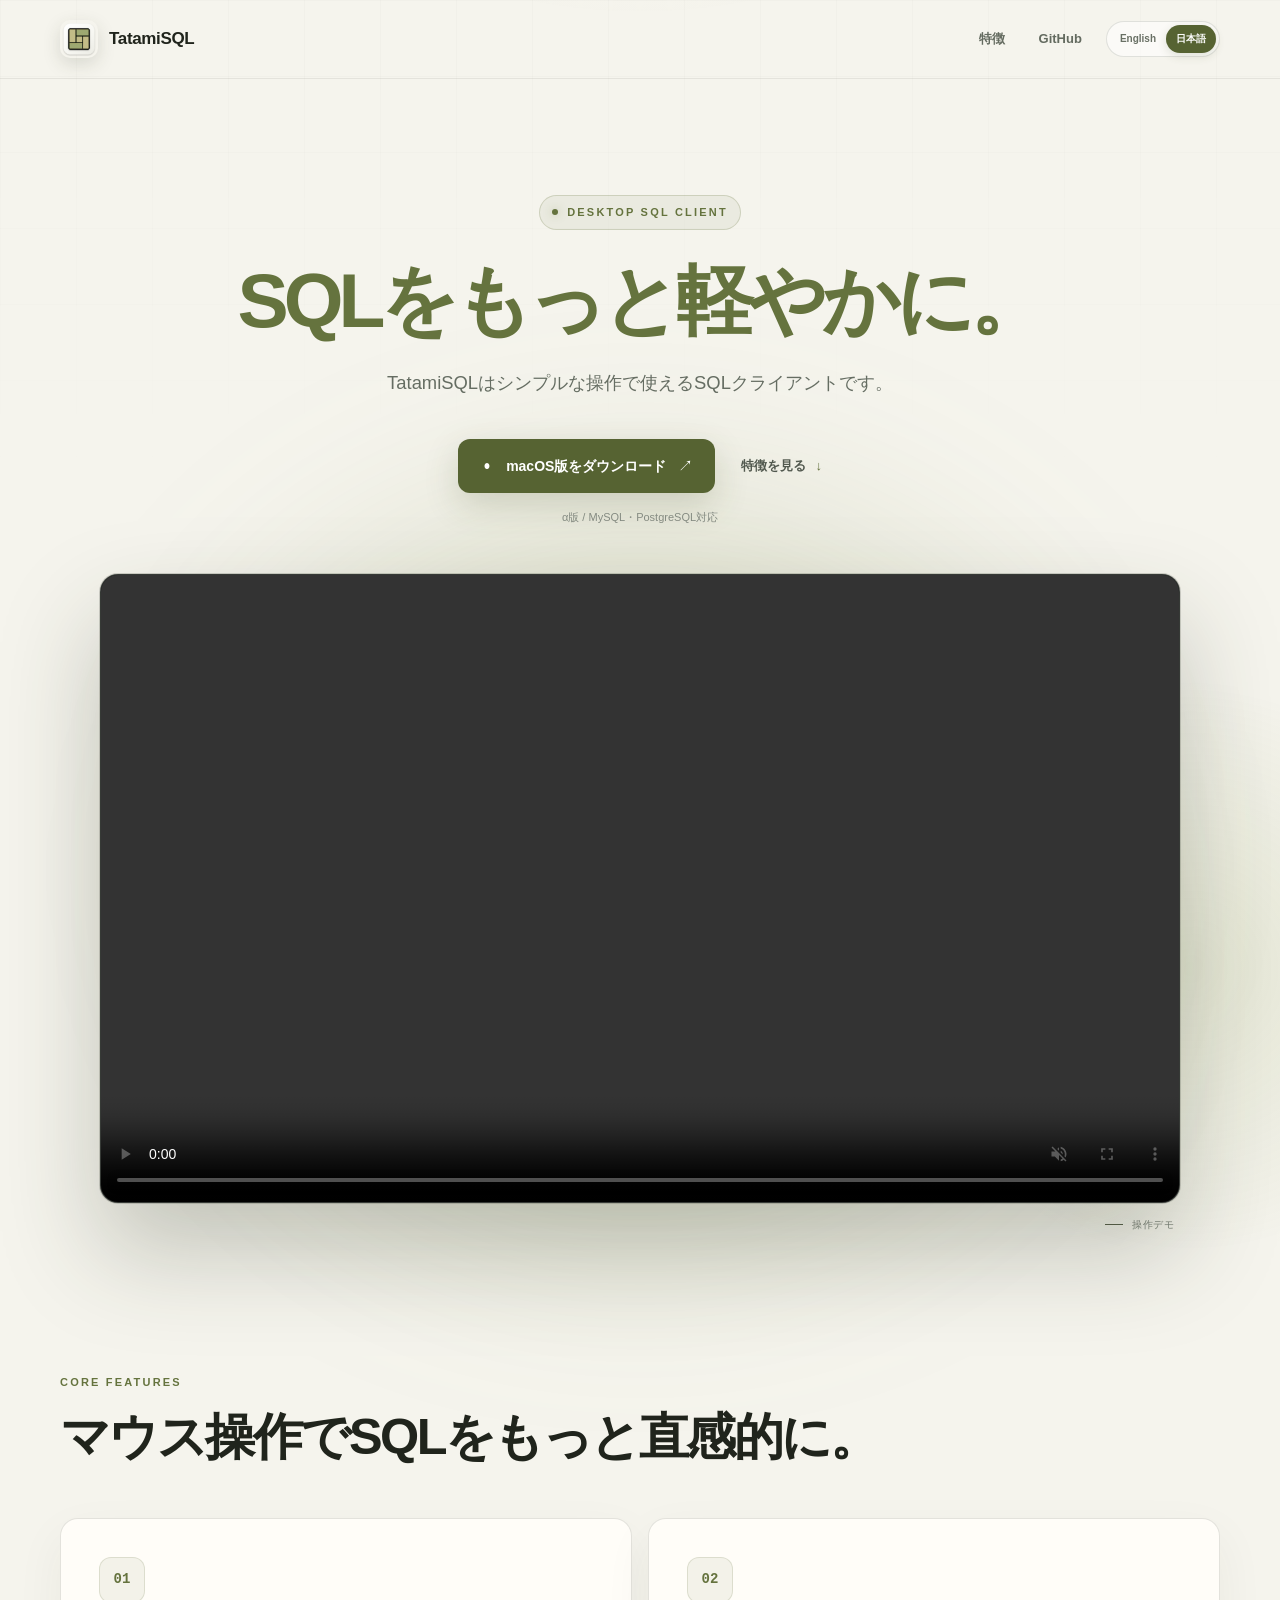
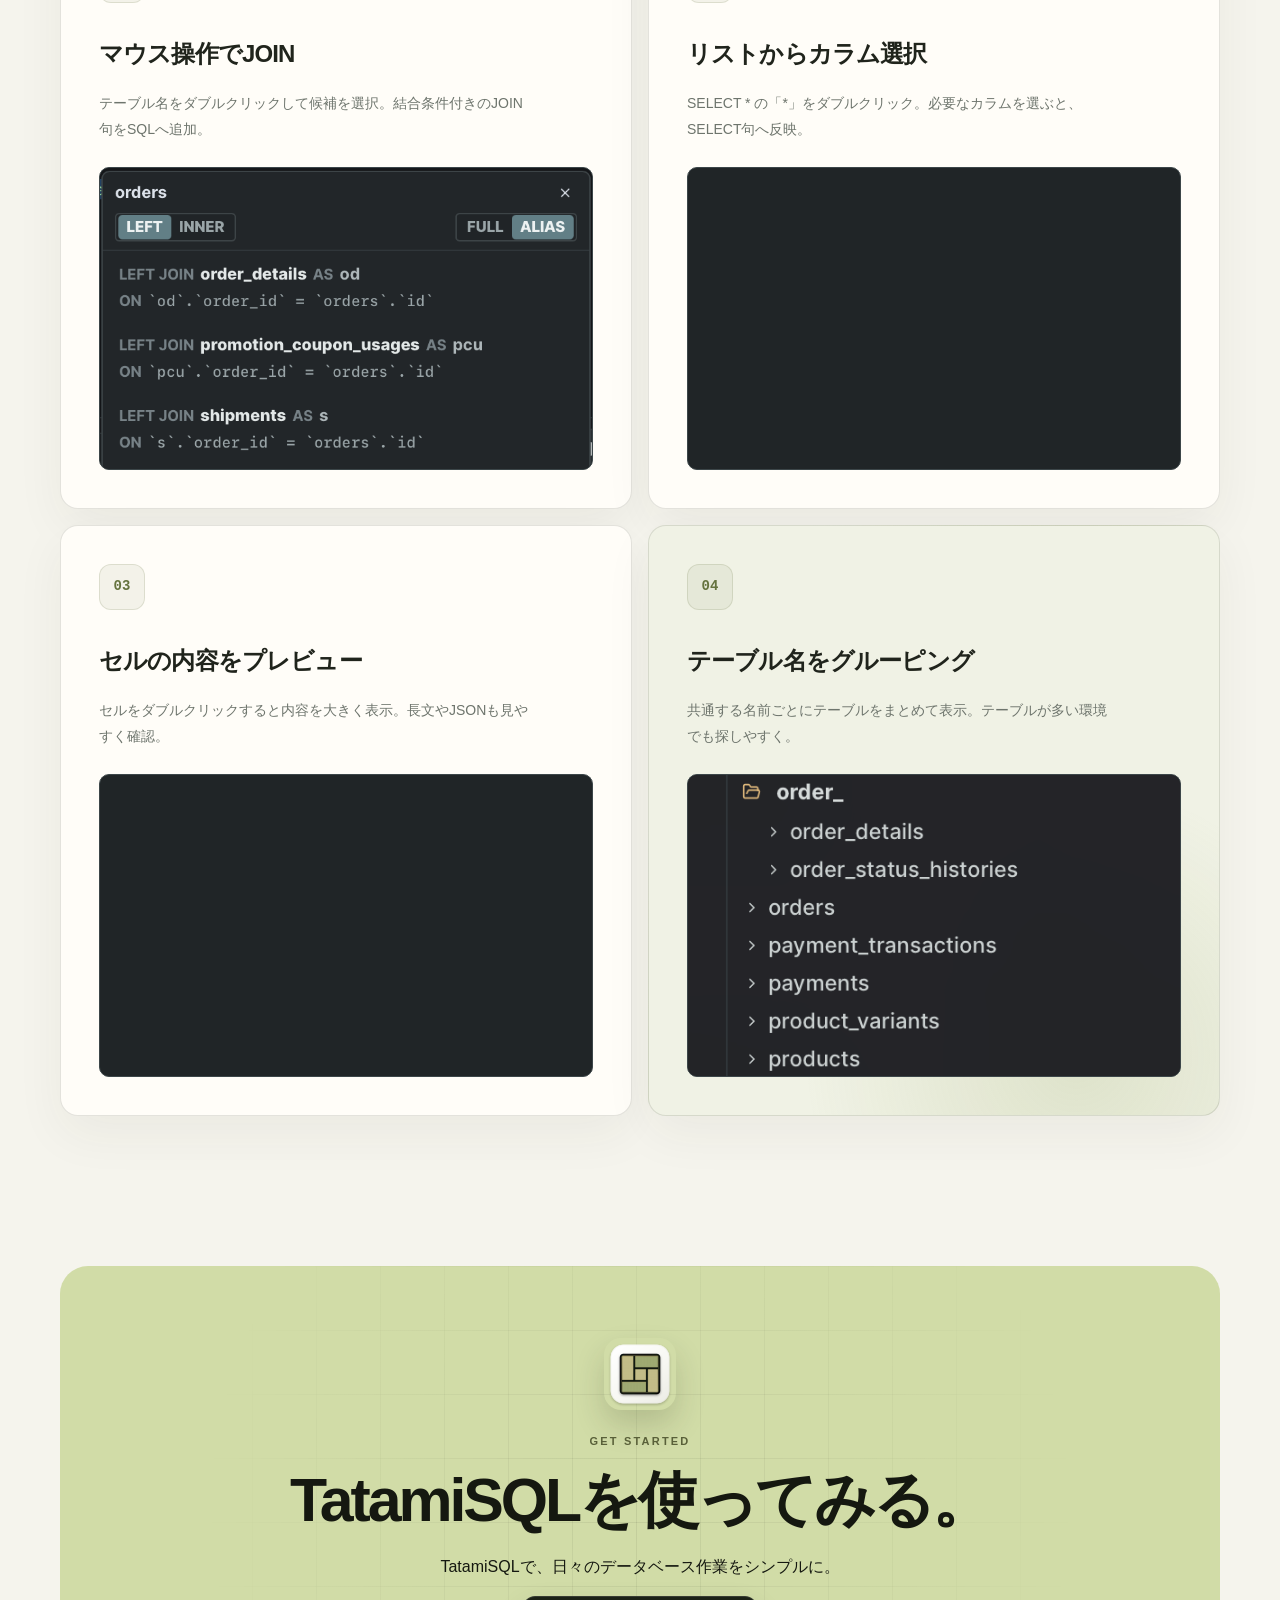
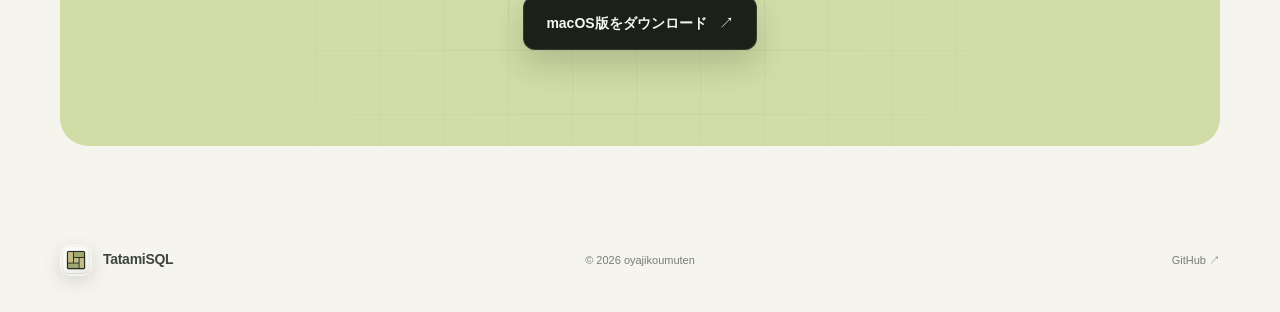
==== ja/index.html @ 44d771aa "Add files via upload" ====
<!doctype html>
<html lang="ja">
  <head>
    <meta charset="UTF-8" />
    <meta name="viewport" content="width=device-width, initial-scale=1" />
    <meta
      name="description"
      content="TatamiSQLは、スキーマ確認、クエリ編集、結果操作をひとつの画面にまとめたデスクトップSQLクライアントです。"
    />
    <meta name="theme-color" content="#f5f4ed" />
    <meta property="og:type" content="website" />
    <meta property="og:locale" content="ja_JP" />
    <meta property="og:title" content="TatamiSQL — 軽快なSQLクライアント" />
    <meta
      property="og:description"
      content="データベース作業に必要なものを、ひとつの画面に。"
    />
    <meta name="twitter:card" content="summary" />
    <title>TatamiSQL — 軽快なSQLクライアント</title>
    <link rel="alternate" hreflang="en" href="../index.html" />
    <link rel="alternate" hreflang="ja" href="./index.html" />
    <link rel="alternate" hreflang="x-default" href="../index.html" />
    <link rel="icon" href="../assets/tatamisql-icon.png" />
    <link rel="apple-touch-icon" href="../assets/tatamisql-icon.png" />
    <link rel="stylesheet" href="../style.css" />
  </head>
  <body>
    <a class="skip-link" href="#main">本文へ移動</a>

    <header class="site-header">
      <div class="container header-inner">
        <a class="brand" href="#" aria-label="TatamiSQL ホーム">
          <img
            class="brand-icon"
            src="../assets/tatamisql-icon.png"
            width="38"
            height="38"
            alt=""
          />
          <span>TatamiSQL</span>
        </a>

        <div class="header-actions">
          <nav class="header-nav" aria-label="メインナビゲーション">
            <a href="#features">特徴</a>
            <a
              href="https://github.com/githiroshi/TatamiSQL"
              target="_blank"
              rel="noreferrer"
            >
              GitHub
            </a>
          </nav>
          <nav class="language-switcher" aria-label="言語">
            <a href="../index.html" lang="en" hreflang="en">English</a>
            <a
              href="./index.html"
              lang="ja"
              hreflang="ja"
              class="active"
              aria-current="page"
            >
              日本語
            </a>
          </nav>
        </div>
      </div>
    </header>

    <main id="main">
      <section class="hero">
        <div class="container">
          <div class="hero-copy">
            <p class="eyebrow"><span></span> Desktop SQL client</p>
            <h1><em>SQLをもっと軽やかに。</em></h1>
            <p class="hero-description">
              TatamiSQLはシンプルな操作で使えるSQLクライアントです。
            </p>
            <div class="hero-actions">
              <a
                class="button button-primary"
                href="https://github.com/githiroshi/TatamiSQL/releases/latest"
                target="_blank"
                rel="noreferrer"
              >
                <span class="apple-mark" aria-hidden="true">●</span>
                macOS版をダウンロード
                <span class="button-arrow" aria-hidden="true">↗</span>
              </a>
              <a class="text-link" href="#features">
                特徴を見る <span aria-hidden="true">↓</span>
              </a>
            </div>
            <p class="release-note">α版 / MySQL・PostgreSQL対応</p>
          </div>

          <div class="preview-wrap">
            <div class="preview-glow" aria-hidden="true"></div>
            <video
              class="product-video"
              src="../assets/tatami-preview.mp4"
              aria-label="TatamiSQLのアプリ操作デモ"
              autoplay
              controls
              loop
              muted
              playsinline
              preload="metadata"
            >
              このブラウザはMP4動画に対応していません。
            </video>
            <p class="preview-caption">
              <span></span> 操作デモ
            </p>
          </div>
        </div>
      </section>

      <section class="features" id="features" aria-labelledby="features-title">
        <div class="container">
          <div class="section-heading">
            <p class="section-label">CORE FEATURES</p>
            <h2 id="features-title">マウス操作でSQLをもっと直感的に。</h2>
          </div>

          <div class="feature-grid">
            <article class="feature-card">
              <div class="feature-icon" aria-hidden="true">01</div>
              <h3>マウス操作でJOIN</h3>
              <p>
                テーブル名をダブルクリックして候補を選択。結合条件付きのJOIN句をSQLへ追加。
              </p>
              <div class="feature-demo feature-image-demo">
                <img
                  class="feature-screenshot"
                  src="../assets/join-picker.png"
                  width="724"
                  height="444"
                  loading="lazy"
                  decoding="async"
                  alt="TatamiSQLのJOIN候補選択画面"
                />
              </div>
            </article>

            <article class="feature-card">
              <div class="feature-icon" aria-hidden="true">02</div>
              <h3>リストからカラム選択</h3>
              <p>
                SELECT * の「*」をダブルクリック。必要なカラムを選ぶと、SELECT句へ反映。
              </p>
              <div class="feature-demo feature-image-demo">
                <img
                  class="feature-screenshot"
                  src="../assets/column-picker.png"
                  width="642"
                  height="556"
                  loading="lazy"
                  decoding="async"
                  alt="TatamiSQLのカラム選択画面"
                />
              </div>
            </article>

            <article class="feature-card">
              <div class="feature-icon" aria-hidden="true">03</div>
              <h3>セルの内容をプレビュー</h3>
              <p>
                セルをダブルクリックすると内容を大きく表示。長文やJSONも見やすく確認。
              </p>
              <div class="feature-demo feature-image-demo">
                <img
                  class="feature-screenshot"
                  src="../assets/cell-preview.png"
                  width="826"
                  height="520"
                  loading="lazy"
                  decoding="async"
                  alt="TatamiSQLのJSONセルプレビュー画面"
                />
              </div>
            </article>

            <article class="feature-card feature-card-tinted">
              <div class="feature-icon" aria-hidden="true">04</div>
              <h3>テーブル名をグルーピング</h3>
              <p>
                共通する名前ごとにテーブルをまとめて表示。テーブルが多い環境でも探しやすく。
              </p>
              <div class="feature-demo feature-image-demo">
                <img
                  class="feature-screenshot"
                  src="../assets/table-grouping.png"
                  width="546"
                  height="428"
                  loading="lazy"
                  decoding="async"
                  alt="TatamiSQLのグルーピングされたテーブル一覧"
                />
              </div>
            </article>
          </div>
        </div>
      </section>

      <section class="cta">
        <div class="container">
          <div class="cta-panel">
            <div class="cta-pattern" aria-hidden="true"></div>
            <img
              src="../assets/tatamisql-icon.png"
              width="72"
              height="72"
              alt=""
            />
            <p class="section-label">GET STARTED</p>
            <h2>TatamiSQLを使ってみる。</h2>
            <p>TatamiSQLで、日々のデータベース作業をシンプルに。</p>
            <a
              class="button button-light"
              href="https://github.com/githiroshi/TatamiSQL/releases/latest"
              target="_blank"
              rel="noreferrer"
            >
              macOS版をダウンロード
              <span class="button-arrow" aria-hidden="true">↗</span>
            </a>
          </div>
        </div>
      </section>
    </main>

    <footer class="site-footer">
      <div class="container footer-inner">
        <a class="brand footer-brand" href="#" aria-label="TatamiSQL ホーム">
          <img
            class="brand-icon"
            src="../assets/tatamisql-icon.png"
            width="32"
            height="32"
            alt=""
          />
          <span>TatamiSQL</span>
        </a>
        <p>© <span id="copyright-year">2026</span> oyajikoumuten</p>
        <a
          href="https://github.com/githiroshi/TatamiSQL"
          target="_blank"
          rel="noreferrer"
        >
          GitHub ↗
        </a>
      </div>
    </footer>
    <script>
      document.getElementById("copyright-year").textContent = new Date().getFullYear();
    </script>
  </body>
</html>
---- style.css ----
:root {
  color-scheme: light;
  --bg: #f5f4ed;
  --panel: #fffdf8;
  --panel-raised: #f0f1e7;
  --line: rgba(42, 48, 31, 0.13);
  --line-strong: rgba(42, 48, 31, 0.22);
  --text: #20241c;
  --muted: #6e7569;
  --accent: #65733e;
  --accent-strong: #566332;
  --accent-dark: #4d5732;
  --ink: #151810;
  --container: 1160px;
  --radius-lg: 28px;
  --radius-md: 18px;
}

* {
  box-sizing: border-box;
}

html {
  scroll-behavior: smooth;
}

body {
  margin: 0;
  overflow-x: hidden;
  color: var(--text);
  background:
    radial-gradient(circle at 50% -15%, rgba(142, 158, 83, 0.2), transparent 34rem),
    var(--bg);
  font-family:
    Inter, "SF Pro Display", "SF Pro Text", -apple-system, BlinkMacSystemFont,
    "Hiragino Kaku Gothic ProN", "Yu Gothic", sans-serif;
  font-size: 16px;
  line-height: 1.7;
  -webkit-font-smoothing: antialiased;
}

body::before {
  position: fixed;
  inset: 0;
  z-index: -1;
  pointer-events: none;
  content: "";
  opacity: 0.32;
  background-image:
    linear-gradient(rgba(44, 50, 34, 0.06) 1px, transparent 1px),
    linear-gradient(90deg, rgba(44, 50, 34, 0.06) 1px, transparent 1px);
  background-size: 76px 76px;
  mask-image: linear-gradient(to bottom, black, transparent 60%);
}

a {
  color: inherit;
  text-decoration: none;
}

img {
  display: block;
  max-width: 100%;
}

button,
a {
  -webkit-tap-highlight-color: transparent;
}

.container {
  width: min(calc(100% - 48px), var(--container));
  margin-inline: auto;
}

.skip-link {
  position: fixed;
  top: 12px;
  left: 12px;
  z-index: 100;
  padding: 10px 16px;
  color: #fff;
  background: var(--accent-strong);
  border-radius: 8px;
  transform: translateY(-160%);
}

.skip-link:focus {
  transform: translateY(0);
}

.site-header {
  position: relative;
  z-index: 10;
  border-bottom: 1px solid rgba(42, 48, 31, 0.08);
}

.header-inner {
  display: flex;
  align-items: center;
  justify-content: space-between;
  height: 78px;
}

.brand {
  display: inline-flex;
  gap: 11px;
  align-items: center;
  font-size: 17px;
  font-weight: 720;
  letter-spacing: -0.02em;
}

.brand-icon {
  border-radius: 10px;
  box-shadow: 0 6px 18px rgba(55, 60, 39, 0.15);
}

.header-nav {
  display: flex;
  gap: 34px;
  align-items: center;
  color: #646b60;
  font-size: 13px;
  font-weight: 600;
}

.header-actions {
  display: flex;
  gap: 24px;
  align-items: center;
}

.header-nav a {
  transition: color 160ms ease;
}

.header-nav a:hover {
  color: var(--text);
}

.language-switcher {
  display: inline-flex;
  align-items: center;
  padding: 3px;
  background: rgba(255, 255, 255, 0.56);
  border: 1px solid var(--line);
  border-radius: 999px;
}

.language-switcher a {
  display: inline-flex;
  align-items: center;
  justify-content: center;
  min-height: 28px;
  padding: 0 10px;
  color: #697064;
  border-radius: 999px;
  font-size: 10px;
  font-weight: 720;
  line-height: 1;
  transition:
    color 160ms ease,
    background-color 160ms ease,
    box-shadow 160ms ease;
}

.language-switcher a:hover {
  color: var(--text);
}

.language-switcher a.active {
  color: #fff;
  background: var(--accent-strong);
  box-shadow: 0 3px 10px rgba(75, 86, 43, 0.16);
}

.language-switcher a.active:hover {
  color: #fff;
}

.hero {
  position: relative;
  padding: 116px 0 120px;
}

.hero::after {
  position: absolute;
  right: -18%;
  bottom: 5%;
  z-index: -1;
  width: 50vw;
  height: 50vw;
  pointer-events: none;
  content: "";
  background: radial-gradient(circle, rgba(140, 156, 81, 0.16), transparent 64%);
}

.hero-copy {
  max-width: 780px;
  margin-inline: auto;
  text-align: center;
}

html[lang="ja"] .hero-copy,
html[lang="en"] .hero-copy {
  max-width: 960px;
}

.eyebrow,
.section-label {
  margin: 0;
  color: var(--accent);
  font-size: 11px;
  font-weight: 760;
  letter-spacing: 0.2em;
  text-transform: uppercase;
}

.eyebrow {
  display: inline-flex;
  gap: 9px;
  align-items: center;
  padding: 7px 12px;
  border: 1px solid rgba(101, 115, 62, 0.22);
  border-radius: 999px;
  background: rgba(101, 115, 62, 0.07);
}

.eyebrow span {
  width: 6px;
  height: 6px;
  background: var(--accent);
  border-radius: 50%;
  box-shadow: 0 0 10px rgba(101, 115, 62, 0.38);
}

.hero h1 {
  margin: 29px 0 24px;
  font-size: clamp(2.75rem, 7vw, 5.65rem);
  font-weight: 730;
  line-height: 1.08;
  letter-spacing: -0.065em;
}

html[lang="ja"] .hero h1,
html[lang="en"] .hero h1 {
  font-size: clamp(2.75rem, 6vw, 5.25rem);
  white-space: nowrap;
}

.hero h1 em {
  color: var(--accent);
  font-style: normal;
  font-weight: inherit;
}

.hero-description {
  max-width: 640px;
  margin: 0 auto;
  color: #656d62;
  font-size: clamp(1rem, 2vw, 1.15rem);
  line-height: 1.9;
}

.hero-actions {
  display: flex;
  flex-wrap: wrap;
  gap: 26px;
  align-items: center;
  justify-content: center;
  margin-top: 38px;
}

.button {
  display: inline-flex;
  gap: 12px;
  align-items: center;
  justify-content: center;
  min-height: 54px;
  padding: 0 22px;
  border-radius: 12px;
  font-size: 14px;
  font-weight: 720;
  line-height: 1;
  transition:
    transform 160ms ease,
    box-shadow 160ms ease,
    background-color 160ms ease;
}

.button:hover {
  transform: translateY(-2px);
}

.button-primary {
  color: #fff;
  background: var(--accent-strong);
  box-shadow: 0 12px 34px rgba(75, 86, 43, 0.2);
}

.button-primary:hover {
  background: #465228;
  box-shadow: 0 16px 42px rgba(75, 86, 43, 0.26);
}

.apple-mark {
  width: 14px;
  height: 16px;
  overflow: hidden;
  color: inherit;
  font-size: 14px;
  line-height: 14px;
  transform: scaleX(0.82);
}

.button-arrow {
  font-size: 15px;
  font-weight: 500;
}

.text-link {
  display: inline-flex;
  gap: 9px;
  align-items: center;
  color: #52594f;
  font-size: 13px;
  font-weight: 650;
}

.text-link span {
  color: var(--accent);
}

.text-link:hover {
  color: var(--text);
}

.release-note {
  margin: 15px 0 0;
  color: #858b82;
  font-size: 11px;
}

.preview-wrap {
  position: relative;
  max-width: 1080px;
  margin: 48px auto 0;
}

.preview-glow {
  position: absolute;
  inset: -10% 10% 0;
  z-index: -1;
  background: rgba(116, 132, 62, 0.18);
  filter: blur(100px);
  border-radius: 50%;
}

.product-video {
  position: relative;
  display: block;
  width: 100%;
  overflow: hidden;
  aspect-ratio: 1603 / 933;
  background: #101412;
  border: 1px solid rgba(225, 232, 214, 0.18);
  border-radius: 18px;
  box-shadow:
    0 48px 100px rgba(45, 51, 30, 0.25),
    0 0 0 1px rgba(38, 43, 28, 0.18);
  object-fit: contain;
}

.preview-caption {
  display: flex;
  gap: 9px;
  align-items: center;
  justify-content: flex-end;
  margin: 13px 5px 0 0;
  color: #7a8177;
  font-size: 10px;
  letter-spacing: 0.08em;
}

.preview-caption span {
  width: 18px;
  height: 1px;
  background: #58604b;
}

.section-heading h2,
.cta h2 {
  margin: 0;
  font-size: clamp(2rem, 5vw, 3.7rem);
  font-weight: 680;
  line-height: 1.2;
  letter-spacing: -0.05em;
}

.features {
  padding: 20px 0 150px;
}

.section-heading {
  margin-bottom: 51px;
}

.section-heading h2 {
  margin-top: 15px;
  font-size: clamp(2rem, 4vw, 3.15rem);
}

.feature-grid {
  display: grid;
  grid-template-columns: repeat(2, minmax(0, 1fr));
  gap: 16px;
}

.feature-card {
  position: relative;
  display: flex;
  flex-direction: column;
  min-height: 410px;
  overflow: hidden;
  padding: 38px;
  background: var(--panel);
  border: 1px solid var(--line);
  border-radius: var(--radius-md);
  box-shadow: 0 18px 50px rgba(53, 59, 40, 0.055);
}

.feature-icon {
  display: grid;
  width: 46px;
  height: 46px;
  margin-bottom: 31px;
  color: var(--accent);
  font-family: "SFMono-Regular", Consolas, monospace;
  font-size: 14px;
  font-weight: 800;
  background: rgba(101, 115, 62, 0.08);
  border: 1px solid rgba(101, 115, 62, 0.16);
  border-radius: 12px;
  place-items: center;
}

.feature-card h3 {
  margin: 0 0 15px;
  font-size: 24px;
  font-weight: 680;
  letter-spacing: -0.035em;
}

.feature-card p {
  max-width: 430px;
  margin: 0;
  color: #6e756d;
  font-size: 14px;
  line-height: 1.9;
}

.feature-demo {
  position: static;
  min-height: 112px;
  margin-top: 24px;
  padding: 16px;
  background: rgba(239, 241, 230, 0.72);
  border: 1px solid var(--line);
  border-radius: 10px;
}

.feature-image-demo {
  display: grid;
  min-height: 0;
  overflow: hidden;
  padding: 0;
  aspect-ratio: 181 / 111;
  background: #202527;
  border-color: #3c4649;
  place-items: center;
}

.feature-screenshot {
  display: block;
  width: 100%;
  height: 100%;
  object-fit: contain;
}

.feature-card-tinted {
  background:
    radial-gradient(circle at 75% 90%, rgba(140, 156, 81, 0.18), transparent 40%),
    #f0f2e5;
}

.cta {
  padding-bottom: 70px;
}

.cta-panel {
  position: relative;
  display: flex;
  flex-direction: column;
  align-items: center;
  min-height: 480px;
  overflow: hidden;
  padding: 72px 30px;
  color: var(--ink);
  text-align: center;
  background: #d1dca7;
  border-radius: var(--radius-lg);
}

.cta-pattern {
  position: absolute;
  inset: 0;
  pointer-events: none;
  background-image:
    linear-gradient(rgba(22, 26, 16, 0.075) 1px, transparent 1px),
    linear-gradient(90deg, rgba(22, 26, 16, 0.075) 1px, transparent 1px);
  background-size: 64px 64px;
  mask-image: radial-gradient(circle at center, black, transparent 70%);
}

.cta img,
.cta p,
.cta h2,
.cta a {
  position: relative;
}

.cta img {
  margin-bottom: 22px;
  border-radius: 17px;
  box-shadow: 0 15px 30px rgba(45, 51, 26, 0.18);
}

.cta .section-label {
  color: #596039;
}

.cta h2 {
  margin-top: 13px;
  font-size: clamp(2.2rem, 5vw, 3.8rem);
}

.cta > p:not(.section-label) {
  margin: 18px 0 28px;
  color: #545b3c;
  font-size: 14px;
}

.button-light {
  color: #f6f8ef;
  background: #1b2116;
  border: 1px solid rgba(255, 255, 255, 0.12);
  box-shadow: 0 15px 30px rgba(45, 51, 26, 0.19);
}

.button-light:hover {
  color: #fff;
  background: #29331d;
}

.site-footer {
  padding: 28px 0 36px;
}

.footer-inner {
  display: grid;
  grid-template-columns: 1fr auto 1fr;
  align-items: center;
  color: #777e73;
  font-size: 11px;
}

.footer-brand {
  color: #3e453b;
  font-size: 14px;
}

.footer-inner p {
  margin: 0;
}

.footer-inner > a:last-child {
  justify-self: end;
  transition: color 160ms ease;
}

.footer-inner > a:last-child:hover {
  color: var(--text);
}

a:focus-visible {
  outline: 2px solid var(--accent-strong);
  outline-offset: 4px;
}

@media (max-width: 860px) {
  .hero {
    padding-top: 90px;
  }
}

@media (max-width: 680px) {
  .container {
    width: min(calc(100% - 32px), var(--container));
  }

  .header-inner {
    height: 68px;
  }

  .header-nav {
    display: none;
  }

  .header-actions {
    gap: 0;
  }

  .language-switcher a {
    min-height: 27px;
    padding-inline: 9px;
  }

  .hero {
    padding: 74px 0 88px;
  }

  .hero h1 {
    margin-top: 24px;
    font-size: clamp(2.45rem, 12vw, 4rem);
  }

  html[lang="ja"] .hero h1,
  html[lang="en"] .hero h1 {
    font-size: clamp(2.45rem, 7vw, 4rem);
    text-wrap: balance;
    white-space: normal;
  }

  .hero-description br {
    display: none;
  }

  .hero-actions {
    flex-direction: column;
    gap: 18px;
  }

  .button-primary {
    width: min(100%, 310px);
  }

  .preview-wrap {
    margin-top: 36px;
  }

  .product-video {
    border-radius: 12px;
  }

  .features {
    padding: 15px 0 95px;
  }

  .feature-grid {
    grid-template-columns: 1fr;
  }

  .feature-card {
    min-height: 410px;
    padding: 29px;
  }

  .cta {
    padding-bottom: 35px;
  }

  .cta .container {
    width: min(calc(100% - 20px), var(--container));
  }

  .cta-panel {
    min-height: 455px;
    padding-inline: 20px;
    border-radius: 20px;
  }

  .footer-inner {
    grid-template-columns: 1fr auto;
  }

  .footer-inner p {
    display: none;
  }
}

@media (prefers-reduced-motion: reduce) {
  html {
    scroll-behavior: auto;
  }

  *,
  *::before,
  *::after {
    transition-duration: 0.01ms !important;
  }
}
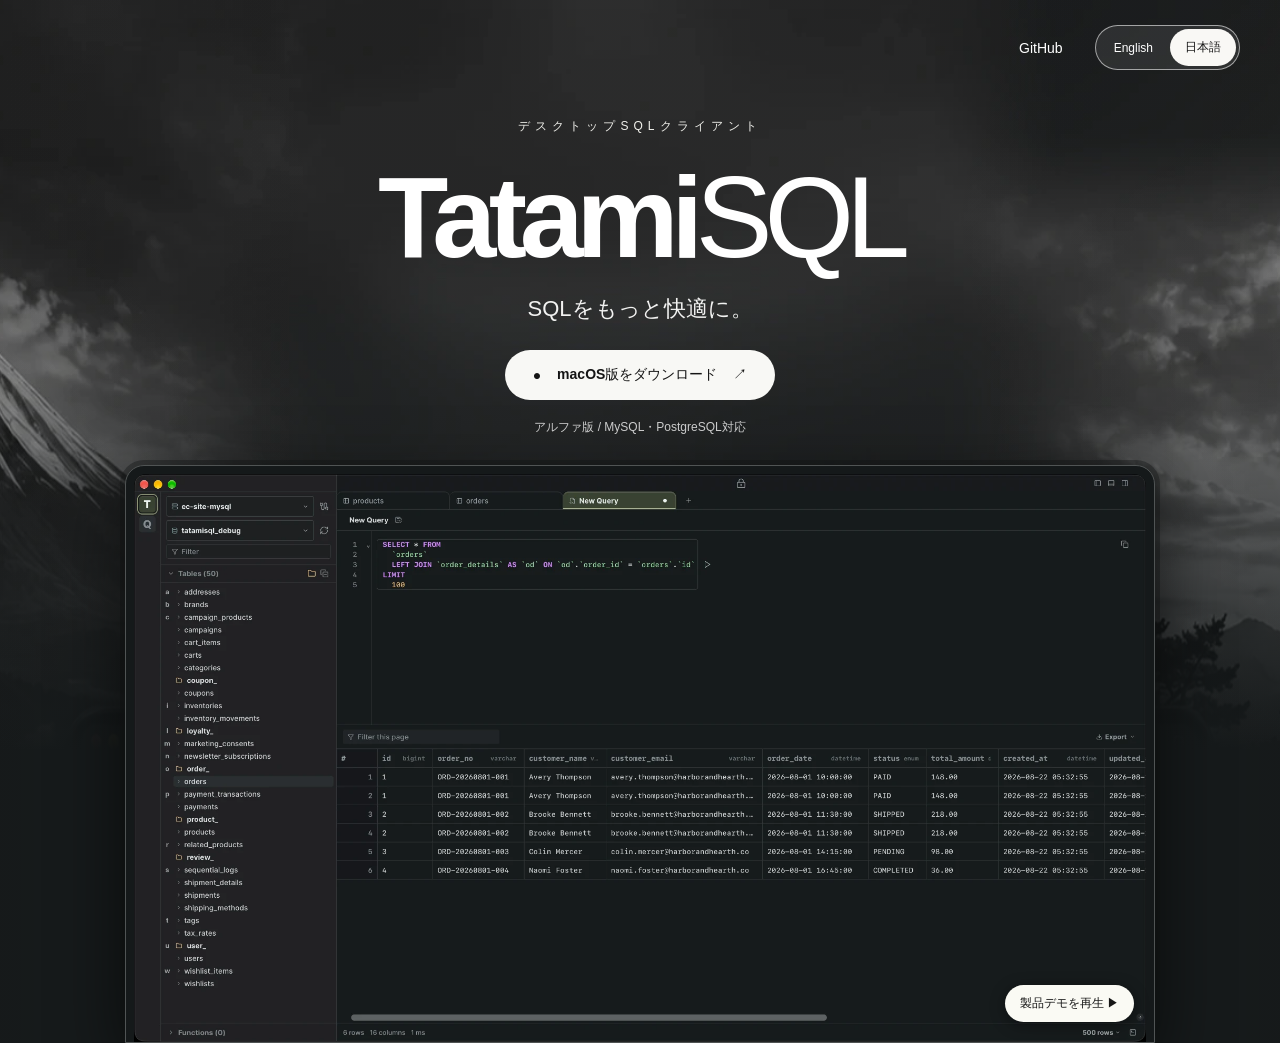
==== commit 6b08658d: "Add files via upload" ====
--- a/ja/index.html
+++ b/ja/index.html
@@ -1,259 +1,65 @@
-<!doctype html>
+<!DOCTYPE html>
+
 <html lang="ja">
-  <head>
-    <meta charset="UTF-8" />
-    <meta name="viewport" content="width=device-width, initial-scale=1" />
-    <meta
-      name="description"
-      content="TatamiSQLは、スキーマ確認、クエリ編集、結果操作をひとつの画面にまとめたデスクトップSQLクライアントです。"
-    />
-    <meta name="theme-color" content="#f5f4ed" />
-    <meta property="og:type" content="website" />
-    <meta property="og:locale" content="ja_JP" />
-    <meta property="og:title" content="TatamiSQL — 軽快なSQLクライアント" />
-    <meta
-      property="og:description"
-      content="データベース作業に必要なものを、ひとつの画面に。"
-    />
-    <meta name="twitter:card" content="summary" />
-    <title>TatamiSQL — 軽快なSQLクライアント</title>
-    <link rel="alternate" hreflang="en" href="../index.html" />
-    <link rel="alternate" hreflang="ja" href="./index.html" />
-    <link rel="alternate" hreflang="x-default" href="../index.html" />
-    <link rel="icon" href="../assets/tatamisql-icon.png" />
-    <link rel="apple-touch-icon" href="../assets/tatamisql-icon.png" />
-    <link rel="stylesheet" href="../style.css" />
-  </head>
-  <body>
-    <a class="skip-link" href="#main">本文へ移動</a>
+<head>
+<meta charset="utf-8"/>
+<meta content="width=device-width, initial-scale=1" name="viewport"/>
+<meta content="TatamiSQL is an SQL client designed for simple, intuitive use." name="description"/>
+<meta content="#171a1b" name="theme-color"/>
+<meta content="website" property="og:type"/>
+<meta content="ja_JP" property="og:locale"/>
+<meta content="TatamiSQL — A lightweight SQL client" property="og:title"/>
+<meta content="Make working with SQL more comfortable." property="og:description"/>
+<meta content="summary" name="twitter:card"/>
+<title>TatamiSQL — A lightweight SQL client</title>
+<link href="https://githiroshi.github.io/TatamiSQL/ja/" rel="canonical"/>
+<link href="https://githiroshi.github.io/TatamiSQL/index.html" hreflang="en" rel="alternate"/>
+<link href="https://githiroshi.github.io/TatamiSQL/ja/index.html" hreflang="ja" rel="alternate"/>
+<link href="https://githiroshi.github.io/TatamiSQL/index.html" hreflang="x-default" rel="alternate"/>
+<link href="../assets/tatamisql-icon.png" rel="icon"/>
+<link href="../assets/tatamisql-icon.png" rel="apple-touch-icon"/>
+<link href="../style.css" rel="stylesheet"/>
+</head>
+<body>
+<a class="skip-link" href="#main">本文へ移動</a>
+<header class="site-header">
+<div class="container header-inner">
+<nav aria-label="Main navigation" class="header-nav">
 
-    <header class="site-header">
-      <div class="container header-inner">
-        <a class="brand" href="#" aria-label="TatamiSQL ホーム">
-          <img
-            class="brand-icon"
-            src="../assets/tatamisql-icon.png"
-            width="38"
-            height="38"
-            alt=""
-          />
-          <span>TatamiSQL</span>
-        </a>
+<a href="https://github.com/githiroshi/TatamiSQL" rel="noopener noreferrer" target="_blank">GitHub</a>
+</nav>
+<nav aria-label="Language" class="language-switcher">
+<a href="../index.html" hreflang="en" lang="en">English</a>
+<a aria-current="page" class="active" href="../ja/index.html" hreflang="ja" lang="ja">日本語</a>
+</nav>
+</div>
+</header>
+<main id="main">
+<section class="hero">
+<div aria-hidden="true" class="hero-landscape"></div>
+<div class="container hero-container">
+<div class="hero-copy">
+<p class="eyebrow">デスクトップSQLクライアント</p>
+<h1><span class="tatami">Tatami</span><span class="sql">SQL</span></h1>
+<p class="hero-description">SQLをもっと快適に。</p>
+<div class="hero-actions">
+<a class="button button-primary" href="https://github.com/githiroshi/TatamiSQL/releases/latest" rel="noopener noreferrer" target="_blank"><span aria-hidden="true">●</span> macOS版をダウンロード <span aria-hidden="true">↗</span></a>
 
-        <div class="header-actions">
-          <nav class="header-nav" aria-label="メインナビゲーション">
-            <a href="#features">特徴</a>
-            <a
-              href="https://github.com/githiroshi/TatamiSQL"
-              target="_blank"
-              rel="noreferrer"
-            >
-              GitHub
-            </a>
-          </nav>
-          <nav class="language-switcher" aria-label="言語">
-            <a href="../index.html" lang="en" hreflang="en">English</a>
-            <a
-              href="./index.html"
-              lang="ja"
-              hreflang="ja"
-              class="active"
-              aria-current="page"
-            >
-              日本語
-            </a>
-          </nav>
-        </div>
-      </div>
-    </header>
+</div>
+<p class="release-note">アルファ版 / MySQL・PostgreSQL対応</p>
+</div>
+<div class="preview-wrap">
+<img alt="TatamiSQL SQL editor and results" class="preview-still" fetchpriority="high" height="1080" src="../assets/app-preview.webp" width="1920"/>
+<details class="video-details"><summary>製品デモを再生 <span aria-hidden="true">▶</span></summary>
+<video aria-label="TatamiSQL application demo" controls="" loop="" muted="" playsinline="" preload="none" src="../assets/tatami-preview.mp4">このブラウザは動画を再生できません。</video>
+</details>
+</div>
+</div>
+</section>
 
-    <main id="main">
-      <section class="hero">
-        <div class="container">
-          <div class="hero-copy">
-            <p class="eyebrow"><span></span> Desktop SQL client</p>
-            <h1><em>SQLをもっと軽やかに。</em></h1>
-            <p class="hero-description">
-              TatamiSQLはシンプルな操作で使えるSQLクライアントです。
-            </p>
-            <div class="hero-actions">
-              <a
-                class="button button-primary"
-                href="https://github.com/githiroshi/TatamiSQL/releases/latest"
-                target="_blank"
-                rel="noreferrer"
-              >
-                <span class="apple-mark" aria-hidden="true">●</span>
-                macOS版をダウンロード
-                <span class="button-arrow" aria-hidden="true">↗</span>
-              </a>
-              <a class="text-link" href="#features">
-                特徴を見る <span aria-hidden="true">↓</span>
-              </a>
-            </div>
-            <p class="release-note">α版 / MySQL・PostgreSQL対応</p>
-          </div>
 
-          <div class="preview-wrap">
-            <div class="preview-glow" aria-hidden="true"></div>
-            <video
-              class="product-video"
-              src="../assets/tatami-preview.mp4"
-              aria-label="TatamiSQLのアプリ操作デモ"
-              autoplay
-              controls
-              loop
-              muted
-              playsinline
-              preload="metadata"
-            >
-              このブラウザはMP4動画に対応していません。
-            </video>
-            <p class="preview-caption">
-              <span></span> 操作デモ
-            </p>
-          </div>
-        </div>
-      </section>
+</main>
 
-      <section class="features" id="features" aria-labelledby="features-title">
-        <div class="container">
-          <div class="section-heading">
-            <p class="section-label">CORE FEATURES</p>
-            <h2 id="features-title">マウス操作でSQLをもっと直感的に。</h2>
-          </div>
 
-          <div class="feature-grid">
-            <article class="feature-card">
-              <div class="feature-icon" aria-hidden="true">01</div>
-              <h3>マウス操作でJOIN</h3>
-              <p>
-                テーブル名をダブルクリックして候補を選択。結合条件付きのJOIN句をSQLへ追加。
-              </p>
-              <div class="feature-demo feature-image-demo">
-                <img
-                  class="feature-screenshot"
-                  src="../assets/join-picker.png"
-                  width="724"
-                  height="444"
-                  loading="lazy"
-                  decoding="async"
-                  alt="TatamiSQLのJOIN候補選択画面"
-                />
-              </div>
-            </article>
-
-            <article class="feature-card">
-              <div class="feature-icon" aria-hidden="true">02</div>
-              <h3>リストからカラム選択</h3>
-              <p>
-                SELECT * の「*」をダブルクリック。必要なカラムを選ぶと、SELECT句へ反映。
-              </p>
-              <div class="feature-demo feature-image-demo">
-                <img
-                  class="feature-screenshot"
-                  src="../assets/column-picker.png"
-                  width="642"
-                  height="556"
-                  loading="lazy"
-                  decoding="async"
-                  alt="TatamiSQLのカラム選択画面"
-                />
-              </div>
-            </article>
-
-            <article class="feature-card">
-              <div class="feature-icon" aria-hidden="true">03</div>
-              <h3>セルの内容をプレビュー</h3>
-              <p>
-                セルをダブルクリックすると内容を大きく表示。長文やJSONも見やすく確認。
-              </p>
-              <div class="feature-demo feature-image-demo">
-                <img
-                  class="feature-screenshot"
-                  src="../assets/cell-preview.png"
-                  width="826"
-                  height="520"
-                  loading="lazy"
-                  decoding="async"
-                  alt="TatamiSQLのJSONセルプレビュー画面"
-                />
-              </div>
-            </article>
-
-            <article class="feature-card feature-card-tinted">
-              <div class="feature-icon" aria-hidden="true">04</div>
-              <h3>テーブル名をグルーピング</h3>
-              <p>
-                共通する名前ごとにテーブルをまとめて表示。テーブルが多い環境でも探しやすく。
-              </p>
-              <div class="feature-demo feature-image-demo">
-                <img
-                  class="feature-screenshot"
-                  src="../assets/table-grouping.png"
-                  width="546"
-                  height="428"
-                  loading="lazy"
-                  decoding="async"
-                  alt="TatamiSQLのグルーピングされたテーブル一覧"
-                />
-              </div>
-            </article>
-          </div>
-        </div>
-      </section>
-
-      <section class="cta">
-        <div class="container">
-          <div class="cta-panel">
-            <div class="cta-pattern" aria-hidden="true"></div>
-            <img
-              src="../assets/tatamisql-icon.png"
-              width="72"
-              height="72"
-              alt=""
-            />
-            <p class="section-label">GET STARTED</p>
-            <h2>TatamiSQLを使ってみる。</h2>
-            <p>TatamiSQLで、日々のデータベース作業をシンプルに。</p>
-            <a
-              class="button button-light"
-              href="https://github.com/githiroshi/TatamiSQL/releases/latest"
-              target="_blank"
-              rel="noreferrer"
-            >
-              macOS版をダウンロード
-              <span class="button-arrow" aria-hidden="true">↗</span>
-            </a>
-          </div>
-        </div>
-      </section>
-    </main>
-
-    <footer class="site-footer">
-      <div class="container footer-inner">
-        <a class="brand footer-brand" href="#" aria-label="TatamiSQL ホーム">
-          <img
-            class="brand-icon"
-            src="../assets/tatamisql-icon.png"
-            width="32"
-            height="32"
-            alt=""
-          />
-          <span>TatamiSQL</span>
-        </a>
-        <p>© <span id="copyright-year">2026</span> oyajikoumuten</p>
-        <a
-          href="https://github.com/githiroshi/TatamiSQL"
-          target="_blank"
-          rel="noreferrer"
-        >
-          GitHub ↗
-        </a>
-      </div>
-    </footer>
-    <script>
-      document.getElementById("copyright-year").textContent = new Date().getFullYear();
-    </script>
-  </body>
+</body>
 </html>
--- a/style.css
+++ b/style.css
@@ -1,712 +1,5 @@
-:root {
-  color-scheme: light;
-  --bg: #f5f4ed;
-  --panel: #fffdf8;
-  --panel-raised: #f0f1e7;
-  --line: rgba(42, 48, 31, 0.13);
-  --line-strong: rgba(42, 48, 31, 0.22);
-  --text: #20241c;
-  --muted: #6e7569;
-  --accent: #65733e;
-  --accent-strong: #566332;
-  --accent-dark: #4d5732;
-  --ink: #151810;
-  --container: 1160px;
-  --radius-lg: 28px;
-  --radius-md: 18px;
-}
+:root{font-family:Inter,-apple-system,BlinkMacSystemFont,"Segoe UI",sans-serif;color:#151515;background:#f5f4f0;font-synthesis:none}*{box-sizing:border-box}html{scroll-behavior:smooth}body{margin:0}a{color:inherit;text-decoration:none}button,a{-webkit-tap-highlight-color:transparent}a:focus-visible,summary:focus-visible{outline:3px solid #95a978;outline-offset:4px}.container{width:min(1200px,calc(100% - 64px));margin:auto}.skip-link{position:absolute;top:-80px;left:12px;padding:12px;background:white;color:black;z-index:20}.skip-link:focus{top:12px}.site-header{position:absolute;top:0;left:0;right:0;z-index:3;color:white}.header-inner{height:95px;display:flex;justify-content:flex-end;align-items:center;gap:32px}.header-nav{display:flex;gap:34px;align-items:center;font-size:14px}.header-nav a:hover,.text-link:hover{opacity:.68}.language-switcher{display:flex;gap:2px;align-items:center;border:1px solid #ffffff90;padding:3px;border-radius:50px;background:#ffffff16;font-size:12px}.language-switcher a{padding:10px 15px;border-radius:32px}.language-switcher a.active{background:#f9f8f5;color:#141414}.hero{position:relative;isolation:isolate;background:#171b1c;color:#fff;overflow:hidden;padding-top:118px;padding-bottom:0}.hero-landscape{position:absolute;z-index:-1;inset:0 0 auto;height:750px;background-image:linear-gradient(to bottom,rgba(17,18,19,.24) 0%,rgba(17,18,19,.24) 45%,#171b1c 100%),url('./assets/monochrome-landscape.webp');background-size:cover;background-position:center top}.hero:after{content:"";position:absolute;z-index:-1;inset:0;background:linear-gradient(90deg,rgba(0,0,0,.06),transparent 30%,transparent 70%,rgba(0,0,0,.06));pointer-events:none}.hero-copy{text-align:center;position:relative;z-index:1}.eyebrow{font-size:12px;letter-spacing:.42em;margin:0 0 23px;color:#f0f0eb}.hero h1{font-size:clamp(64px,9vw,118px);font-weight:650;letter-spacing:-.065em;line-height:1.04;margin:0}.hero h1 .sql{font-weight:300;letter-spacing:-.07em}.hero-description{font-size:clamp(17px,2vw,22px);margin:16px 0 26px;font-weight:400;color:#f2f2f1}.hero-actions{display:flex;align-items:center;justify-content:center;gap:26px}.button{display:inline-flex;gap:16px;align-items:center;justify-content:center;white-space:nowrap;border-radius:999px;padding:16px 28px;font-weight:650;font-size:14px;transition:transform .18s,background .18s}.button:hover{transform:translateY(-2px)}.button-primary,.button-light{background:#f8f8f5;color:#151515}.button-primary:hover,.button-light:hover{background:white}.text-link{font-size:14px;font-weight:600}.text-link span{margin-left:8px}.release-note{font-size:12px;opacity:.77;margin:19px 0 29px}.preview-wrap{position:relative;margin:0 auto;width:min(1030px,100%);border:1px solid #505454;border-radius:19px 19px 0 0;background:#15191a;padding:8px 8px 0;box-shadow:0 24px 70px #0009,0 0 0 5px #14171866}.preview-still{width:100%;height:auto;display:block;border-radius:12px 12px 0 0}.video-details{position:absolute;right:20px;bottom:20px;max-width:calc(100% - 40px)}.video-details summary{cursor:pointer;list-style:none;background:#fafaf4;color:#161616;border-radius:30px;padding:10px 15px;font-weight:600;font-size:12px;box-shadow:0 3px 15px #0006}.video-details summary::-webkit-details-marker{display:none}.video-details video{width:min(760px,calc(100vw - 100px));max-height:70vh;margin-top:8px;border:1px solid #555;background:black;display:block;border-radius:10px}.features{padding:96px 0 115px;background:#f5f4f0}.section-heading{text-align:center;max-width:850px;margin:0 auto 48px}.section-label{font-size:11px;font-weight:700;letter-spacing:.35em;margin:0 0 18px;color:#60655b}.section-heading h2{font-size:clamp(30px,4vw,48px);line-height:1.13;letter-spacing:-.045em;margin:0}.feature-grid{display:grid;grid-template-columns:repeat(2,minmax(0,1fr));gap:20px}.feature-card{background:#fff;border:1px solid #e8e6df;border-radius:18px;padding:30px;overflow:hidden;box-shadow:0 8px 34px #25251d08}.feature-number{display:inline-flex;width:42px;height:42px;align-items:center;justify-content:center;background:#ecebe5;border-radius:50%;font-size:15px;font-weight:700;color:#404b30}.feature-card h3{font-size:23px;letter-spacing:-.025em;margin:20px 0 10px}.feature-card p{color:#666b65;line-height:1.7;min-height:55px;margin:0 0 26px}.feature-demo{display:flex;align-items:center;justify-content:center;background:#1b1e1e;border-radius:11px;overflow:hidden;min-height:190px}.feature-demo img{display:block;width:100%;height:auto;object-fit:contain}.cta{background:#f5f4f0;padding:0 0 90px}.cta-panel{position:relative;overflow:hidden;text-align:center;border-radius:24px;background:#252a26;color:white;padding:75px 20px}.cta-panel .section-label{color:#b9bdb3}.cta-panel h2{font-size:clamp(35px,5vw,57px);letter-spacing:-.045em;margin:0 0 12px}.cta-panel p:not(.section-label){color:#c5c9c4;margin:0 0 28px}.site-footer{background:#f5f4f0;border-top:1px solid #e7e6e0}.footer-inner{min-height:90px;display:flex;justify-content:space-between;align-items:center;gap:15px;font-size:13px;color:#6c7068}.footer-inner span:first-child{font-weight:700;color:#222}.footer-inner a:hover{text-decoration:underline}@media(max-width:760px){.container{width:min(100% - 32px,1200px)}.header-inner{height:76px;gap:17px}.header-nav{gap:17px;font-size:12px}.language-switcher a{padding:8px 10px;font-size:11px}.hero{padding-top:142px}.hero-landscape{height:640px;background-position:42% top}.eyebrow{font-size:10px;letter-spacing:.25em;margin-bottom:19px}.hero h1{font-size:clamp(53px,12vw,78px)}.hero-description{font-size:17px;line-height:1.5}.hero-actions{gap:14px;flex-wrap:wrap}.button{padding:14px 20px}.release-note{margin-bottom:35px}.preview-wrap{width:100%;border-radius:12px 12px 0 0;padding:4px 4px 0}.video-details{bottom:10px;right:10px}.video-details summary{font-size:10px;padding:7px 9px}.features{padding:65px 0}.feature-grid{grid-template-columns:1fr}.feature-card{padding:23px}.feature-card p{min-height:0}.cta{padding-bottom:55px}.cta-panel{padding:60px 20px}.footer-inner{flex-wrap:wrap;padding:20px 0;justify-content:center}.footer-inner p{margin:0}}@media(max-width:390px){.header-nav{gap:12px}.hero h1{font-size:51px}.hero-actions{flex-direction:column}.hero{padding-top:135px}}@media(prefers-reduced-motion:reduce){html{scroll-behavior:auto}.button{transition:none}}
 
-* {
-  box-sizing: border-box;
-}
-
-html {
-  scroll-behavior: smooth;
-}
-
-body {
-  margin: 0;
-  overflow-x: hidden;
-  color: var(--text);
-  background:
-    radial-gradient(circle at 50% -15%, rgba(142, 158, 83, 0.2), transparent 34rem),
-    var(--bg);
-  font-family:
-    Inter, "SF Pro Display", "SF Pro Text", -apple-system, BlinkMacSystemFont,
-    "Hiragino Kaku Gothic ProN", "Yu Gothic", sans-serif;
-  font-size: 16px;
-  line-height: 1.7;
-  -webkit-font-smoothing: antialiased;
-}
-
-body::before {
-  position: fixed;
-  inset: 0;
-  z-index: -1;
-  pointer-events: none;
-  content: "";
-  opacity: 0.32;
-  background-image:
-    linear-gradient(rgba(44, 50, 34, 0.06) 1px, transparent 1px),
-    linear-gradient(90deg, rgba(44, 50, 34, 0.06) 1px, transparent 1px);
-  background-size: 76px 76px;
-  mask-image: linear-gradient(to bottom, black, transparent 60%);
-}
-
-a {
-  color: inherit;
-  text-decoration: none;
-}
-
-img {
-  display: block;
-  max-width: 100%;
-}
-
-button,
-a {
-  -webkit-tap-highlight-color: transparent;
-}
-
-.container {
-  width: min(calc(100% - 48px), var(--container));
-  margin-inline: auto;
-}
-
-.skip-link {
-  position: fixed;
-  top: 12px;
-  left: 12px;
-  z-index: 100;
-  padding: 10px 16px;
-  color: #fff;
-  background: var(--accent-strong);
-  border-radius: 8px;
-  transform: translateY(-160%);
-}
-
-.skip-link:focus {
-  transform: translateY(0);
-}
-
-.site-header {
-  position: relative;
-  z-index: 10;
-  border-bottom: 1px solid rgba(42, 48, 31, 0.08);
-}
-
-.header-inner {
-  display: flex;
-  align-items: center;
-  justify-content: space-between;
-  height: 78px;
-}
-
-.brand {
-  display: inline-flex;
-  gap: 11px;
-  align-items: center;
-  font-size: 17px;
-  font-weight: 720;
-  letter-spacing: -0.02em;
-}
-
-.brand-icon {
-  border-radius: 10px;
-  box-shadow: 0 6px 18px rgba(55, 60, 39, 0.15);
-}
-
-.header-nav {
-  display: flex;
-  gap: 34px;
-  align-items: center;
-  color: #646b60;
-  font-size: 13px;
-  font-weight: 600;
-}
-
-.header-actions {
-  display: flex;
-  gap: 24px;
-  align-items: center;
-}
-
-.header-nav a {
-  transition: color 160ms ease;
-}
-
-.header-nav a:hover {
-  color: var(--text);
-}
-
-.language-switcher {
-  display: inline-flex;
-  align-items: center;
-  padding: 3px;
-  background: rgba(255, 255, 255, 0.56);
-  border: 1px solid var(--line);
-  border-radius: 999px;
-}
-
-.language-switcher a {
-  display: inline-flex;
-  align-items: center;
-  justify-content: center;
-  min-height: 28px;
-  padding: 0 10px;
-  color: #697064;
-  border-radius: 999px;
-  font-size: 10px;
-  font-weight: 720;
-  line-height: 1;
-  transition:
-    color 160ms ease,
-    background-color 160ms ease,
-    box-shadow 160ms ease;
-}
-
-.language-switcher a:hover {
-  color: var(--text);
-}
-
-.language-switcher a.active {
-  color: #fff;
-  background: var(--accent-strong);
-  box-shadow: 0 3px 10px rgba(75, 86, 43, 0.16);
-}
-
-.language-switcher a.active:hover {
-  color: #fff;
-}
-
-.hero {
-  position: relative;
-  padding: 116px 0 120px;
-}
-
-.hero::after {
-  position: absolute;
-  right: -18%;
-  bottom: 5%;
-  z-index: -1;
-  width: 50vw;
-  height: 50vw;
-  pointer-events: none;
-  content: "";
-  background: radial-gradient(circle, rgba(140, 156, 81, 0.16), transparent 64%);
-}
-
-.hero-copy {
-  max-width: 780px;
-  margin-inline: auto;
-  text-align: center;
-}
-
-html[lang="ja"] .hero-copy,
-html[lang="en"] .hero-copy {
-  max-width: 960px;
-}
-
-.eyebrow,
-.section-label {
-  margin: 0;
-  color: var(--accent);
-  font-size: 11px;
-  font-weight: 760;
-  letter-spacing: 0.2em;
-  text-transform: uppercase;
-}
-
-.eyebrow {
-  display: inline-flex;
-  gap: 9px;
-  align-items: center;
-  padding: 7px 12px;
-  border: 1px solid rgba(101, 115, 62, 0.22);
-  border-radius: 999px;
-  background: rgba(101, 115, 62, 0.07);
-}
-
-.eyebrow span {
-  width: 6px;
-  height: 6px;
-  background: var(--accent);
-  border-radius: 50%;
-  box-shadow: 0 0 10px rgba(101, 115, 62, 0.38);
-}
-
-.hero h1 {
-  margin: 29px 0 24px;
-  font-size: clamp(2.75rem, 7vw, 5.65rem);
-  font-weight: 730;
-  line-height: 1.08;
-  letter-spacing: -0.065em;
-}
-
-html[lang="ja"] .hero h1,
-html[lang="en"] .hero h1 {
-  font-size: clamp(2.75rem, 6vw, 5.25rem);
-  white-space: nowrap;
-}
-
-.hero h1 em {
-  color: var(--accent);
-  font-style: normal;
-  font-weight: inherit;
-}
-
-.hero-description {
-  max-width: 640px;
-  margin: 0 auto;
-  color: #656d62;
-  font-size: clamp(1rem, 2vw, 1.15rem);
-  line-height: 1.9;
-}
-
-.hero-actions {
-  display: flex;
-  flex-wrap: wrap;
-  gap: 26px;
-  align-items: center;
-  justify-content: center;
-  margin-top: 38px;
-}
-
-.button {
-  display: inline-flex;
-  gap: 12px;
-  align-items: center;
-  justify-content: center;
-  min-height: 54px;
-  padding: 0 22px;
-  border-radius: 12px;
-  font-size: 14px;
-  font-weight: 720;
-  line-height: 1;
-  transition:
-    transform 160ms ease,
-    box-shadow 160ms ease,
-    background-color 160ms ease;
-}
-
-.button:hover {
-  transform: translateY(-2px);
-}
-
-.button-primary {
-  color: #fff;
-  background: var(--accent-strong);
-  box-shadow: 0 12px 34px rgba(75, 86, 43, 0.2);
-}
-
-.button-primary:hover {
-  background: #465228;
-  box-shadow: 0 16px 42px rgba(75, 86, 43, 0.26);
-}
-
-.apple-mark {
-  width: 14px;
-  height: 16px;
-  overflow: hidden;
-  color: inherit;
-  font-size: 14px;
-  line-height: 14px;
-  transform: scaleX(0.82);
-}
-
-.button-arrow {
-  font-size: 15px;
-  font-weight: 500;
-}
-
-.text-link {
-  display: inline-flex;
-  gap: 9px;
-  align-items: center;
-  color: #52594f;
-  font-size: 13px;
-  font-weight: 650;
-}
-
-.text-link span {
-  color: var(--accent);
-}
-
-.text-link:hover {
-  color: var(--text);
-}
-
-.release-note {
-  margin: 15px 0 0;
-  color: #858b82;
-  font-size: 11px;
-}
-
-.preview-wrap {
-  position: relative;
-  max-width: 1080px;
-  margin: 48px auto 0;
-}
-
-.preview-glow {
-  position: absolute;
-  inset: -10% 10% 0;
-  z-index: -1;
-  background: rgba(116, 132, 62, 0.18);
-  filter: blur(100px);
-  border-radius: 50%;
-}
-
-.product-video {
-  position: relative;
-  display: block;
-  width: 100%;
-  overflow: hidden;
-  aspect-ratio: 1603 / 933;
-  background: #101412;
-  border: 1px solid rgba(225, 232, 214, 0.18);
-  border-radius: 18px;
-  box-shadow:
-    0 48px 100px rgba(45, 51, 30, 0.25),
-    0 0 0 1px rgba(38, 43, 28, 0.18);
-  object-fit: contain;
-}
-
-.preview-caption {
-  display: flex;
-  gap: 9px;
-  align-items: center;
-  justify-content: flex-end;
-  margin: 13px 5px 0 0;
-  color: #7a8177;
-  font-size: 10px;
-  letter-spacing: 0.08em;
-}
-
-.preview-caption span {
-  width: 18px;
-  height: 1px;
-  background: #58604b;
-}
-
-.section-heading h2,
-.cta h2 {
-  margin: 0;
-  font-size: clamp(2rem, 5vw, 3.7rem);
-  font-weight: 680;
-  line-height: 1.2;
-  letter-spacing: -0.05em;
-}
-
-.features {
-  padding: 20px 0 150px;
-}
-
-.section-heading {
-  margin-bottom: 51px;
-}
-
-.section-heading h2 {
-  margin-top: 15px;
-  font-size: clamp(2rem, 4vw, 3.15rem);
-}
-
-.feature-grid {
-  display: grid;
-  grid-template-columns: repeat(2, minmax(0, 1fr));
-  gap: 16px;
-}
-
-.feature-card {
-  position: relative;
-  display: flex;
-  flex-direction: column;
-  min-height: 410px;
-  overflow: hidden;
-  padding: 38px;
-  background: var(--panel);
-  border: 1px solid var(--line);
-  border-radius: var(--radius-md);
-  box-shadow: 0 18px 50px rgba(53, 59, 40, 0.055);
-}
-
-.feature-icon {
-  display: grid;
-  width: 46px;
-  height: 46px;
-  margin-bottom: 31px;
-  color: var(--accent);
-  font-family: "SFMono-Regular", Consolas, monospace;
-  font-size: 14px;
-  font-weight: 800;
-  background: rgba(101, 115, 62, 0.08);
-  border: 1px solid rgba(101, 115, 62, 0.16);
-  border-radius: 12px;
-  place-items: center;
-}
-
-.feature-card h3 {
-  margin: 0 0 15px;
-  font-size: 24px;
-  font-weight: 680;
-  letter-spacing: -0.035em;
-}
-
-.feature-card p {
-  max-width: 430px;
-  margin: 0;
-  color: #6e756d;
-  font-size: 14px;
-  line-height: 1.9;
-}
-
-.feature-demo {
-  position: static;
-  min-height: 112px;
-  margin-top: 24px;
-  padding: 16px;
-  background: rgba(239, 241, 230, 0.72);
-  border: 1px solid var(--line);
-  border-radius: 10px;
-}
-
-.feature-image-demo {
-  display: grid;
-  min-height: 0;
-  overflow: hidden;
-  padding: 0;
-  aspect-ratio: 181 / 111;
-  background: #202527;
-  border-color: #3c4649;
-  place-items: center;
-}
-
-.feature-screenshot {
-  display: block;
-  width: 100%;
-  height: 100%;
-  object-fit: contain;
-}
-
-.feature-card-tinted {
-  background:
-    radial-gradient(circle at 75% 90%, rgba(140, 156, 81, 0.18), transparent 40%),
-    #f0f2e5;
-}
-
-.cta {
-  padding-bottom: 70px;
-}
-
-.cta-panel {
-  position: relative;
-  display: flex;
-  flex-direction: column;
-  align-items: center;
-  min-height: 480px;
-  overflow: hidden;
-  padding: 72px 30px;
-  color: var(--ink);
-  text-align: center;
-  background: #d1dca7;
-  border-radius: var(--radius-lg);
-}
-
-.cta-pattern {
-  position: absolute;
-  inset: 0;
-  pointer-events: none;
-  background-image:
-    linear-gradient(rgba(22, 26, 16, 0.075) 1px, transparent 1px),
-    linear-gradient(90deg, rgba(22, 26, 16, 0.075) 1px, transparent 1px);
-  background-size: 64px 64px;
-  mask-image: radial-gradient(circle at center, black, transparent 70%);
-}
-
-.cta img,
-.cta p,
-.cta h2,
-.cta a {
-  position: relative;
-}
-
-.cta img {
-  margin-bottom: 22px;
-  border-radius: 17px;
-  box-shadow: 0 15px 30px rgba(45, 51, 26, 0.18);
-}
-
-.cta .section-label {
-  color: #596039;
-}
-
-.cta h2 {
-  margin-top: 13px;
-  font-size: clamp(2.2rem, 5vw, 3.8rem);
-}
-
-.cta > p:not(.section-label) {
-  margin: 18px 0 28px;
-  color: #545b3c;
-  font-size: 14px;
-}
-
-.button-light {
-  color: #f6f8ef;
-  background: #1b2116;
-  border: 1px solid rgba(255, 255, 255, 0.12);
-  box-shadow: 0 15px 30px rgba(45, 51, 26, 0.19);
-}
-
-.button-light:hover {
-  color: #fff;
-  background: #29331d;
-}
-
-.site-footer {
-  padding: 28px 0 36px;
-}
-
-.footer-inner {
-  display: grid;
-  grid-template-columns: 1fr auto 1fr;
-  align-items: center;
-  color: #777e73;
-  font-size: 11px;
-}
-
-.footer-brand {
-  color: #3e453b;
-  font-size: 14px;
-}
-
-.footer-inner p {
-  margin: 0;
-}
-
-.footer-inner > a:last-child {
-  justify-self: end;
-  transition: color 160ms ease;
-}
-
-.footer-inner > a:last-child:hover {
-  color: var(--text);
-}
-
-a:focus-visible {
-  outline: 2px solid var(--accent-strong);
-  outline-offset: 4px;
-}
-
-@media (max-width: 860px) {
-  .hero {
-    padding-top: 90px;
-  }
-}
-
-@media (max-width: 680px) {
-  .container {
-    width: min(calc(100% - 32px), var(--container));
-  }
-
-  .header-inner {
-    height: 68px;
-  }
-
-  .header-nav {
-    display: none;
-  }
-
-  .header-actions {
-    gap: 0;
-  }
-
-  .language-switcher a {
-    min-height: 27px;
-    padding-inline: 9px;
-  }
-
-  .hero {
-    padding: 74px 0 88px;
-  }
-
-  .hero h1 {
-    margin-top: 24px;
-    font-size: clamp(2.45rem, 12vw, 4rem);
-  }
-
-  html[lang="ja"] .hero h1,
-  html[lang="en"] .hero h1 {
-    font-size: clamp(2.45rem, 7vw, 4rem);
-    text-wrap: balance;
-    white-space: normal;
-  }
-
-  .hero-description br {
-    display: none;
-  }
-
-  .hero-actions {
-    flex-direction: column;
-    gap: 18px;
-  }
-
-  .button-primary {
-    width: min(100%, 310px);
-  }
-
-  .preview-wrap {
-    margin-top: 36px;
-  }
-
-  .product-video {
-    border-radius: 12px;
-  }
-
-  .features {
-    padding: 15px 0 95px;
-  }
-
-  .feature-grid {
-    grid-template-columns: 1fr;
-  }
-
-  .feature-card {
-    min-height: 410px;
-    padding: 29px;
-  }
-
-  .cta {
-    padding-bottom: 35px;
-  }
-
-  .cta .container {
-    width: min(calc(100% - 20px), var(--container));
-  }
-
-  .cta-panel {
-    min-height: 455px;
-    padding-inline: 20px;
-    border-radius: 20px;
-  }
-
-  .footer-inner {
-    grid-template-columns: 1fr auto;
-  }
-
-  .footer-inner p {
-    display: none;
-  }
-}
-
-@media (prefers-reduced-motion: reduce) {
-  html {
-    scroll-behavior: auto;
-  }
-
-  *,
-  *::before,
-  *::after {
-    transition-duration: 0.01ms !important;
-  }
-}
+/* Single-screen landing page: no feature section or footer. */
+.hero{min-height:100svh;}
+.hero-landscape{background-image:linear-gradient(to bottom,rgba(17,18,19,.3),rgba(17,18,19,.3) 50%,#171b1c 100%),url("./assets/monochrome-landscape.webp");}
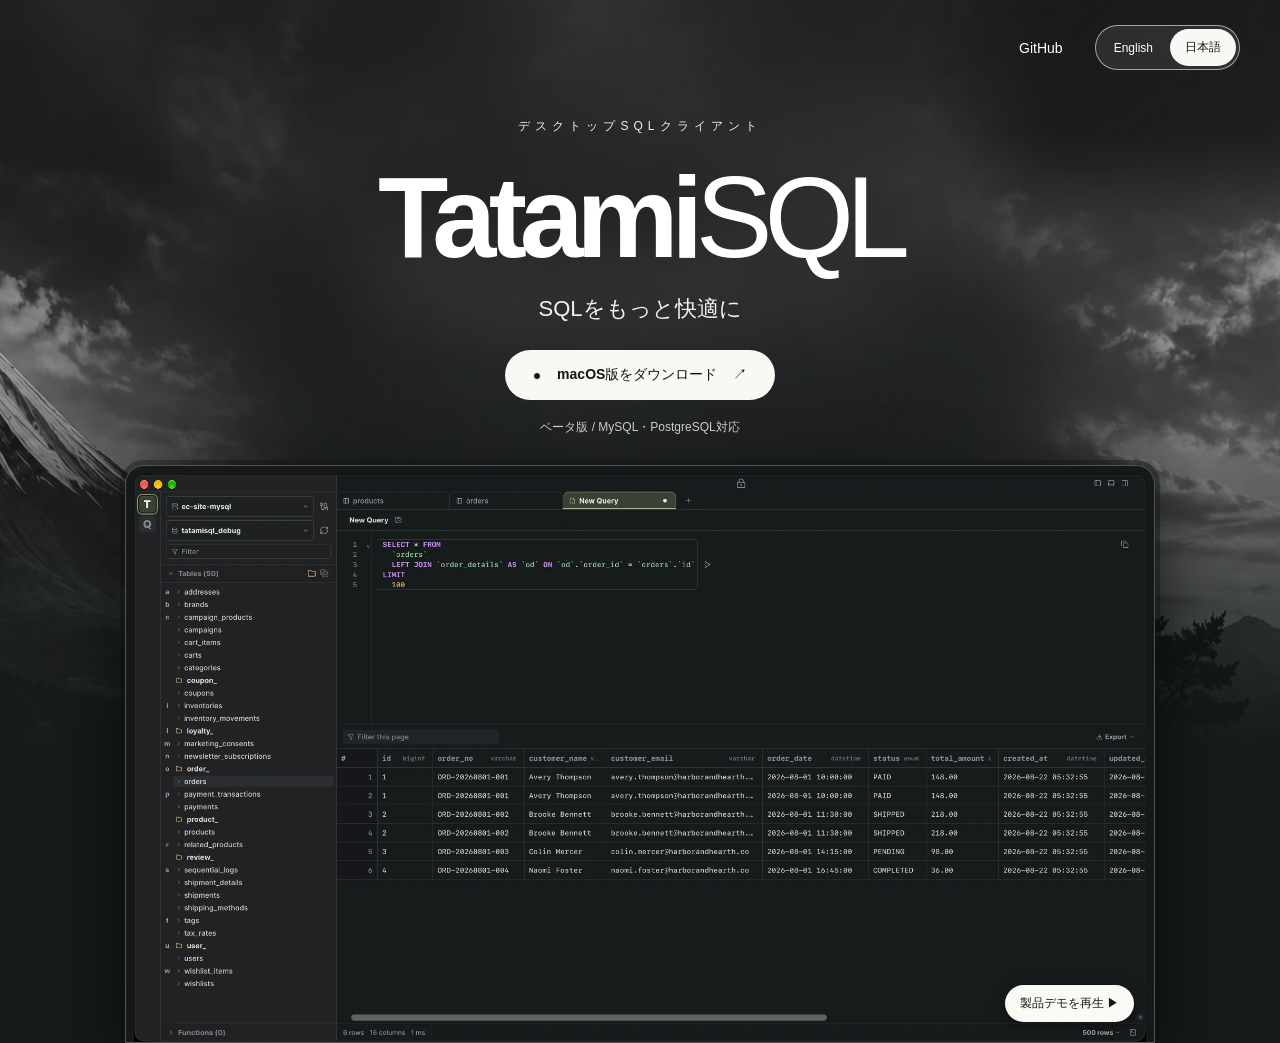
==== commit 91b5c73d: "Update hero description and release note text" ====
--- a/ja/index.html
+++ b/ja/index.html
@@ -41,12 +41,12 @@
 <div class="hero-copy">
 <p class="eyebrow">デスクトップSQLクライアント</p>
 <h1><span class="tatami">Tatami</span><span class="sql">SQL</span></h1>
-<p class="hero-description">SQLをもっと快適に。</p>
+<p class="hero-description">SQLをもっと快適に</p>
 <div class="hero-actions">
 <a class="button button-primary" href="https://github.com/githiroshi/TatamiSQL/releases/latest" rel="noopener noreferrer" target="_blank"><span aria-hidden="true">●</span> macOS版をダウンロード <span aria-hidden="true">↗</span></a>
 
 </div>
-<p class="release-note">アルファ版 / MySQL・PostgreSQL対応</p>
+<p class="release-note">ベータ版 / MySQL・PostgreSQL対応</p>
 </div>
 <div class="preview-wrap">
 <img alt="TatamiSQL SQL editor and results" class="preview-still" fetchpriority="high" height="1080" src="../assets/app-preview.webp" width="1920"/>
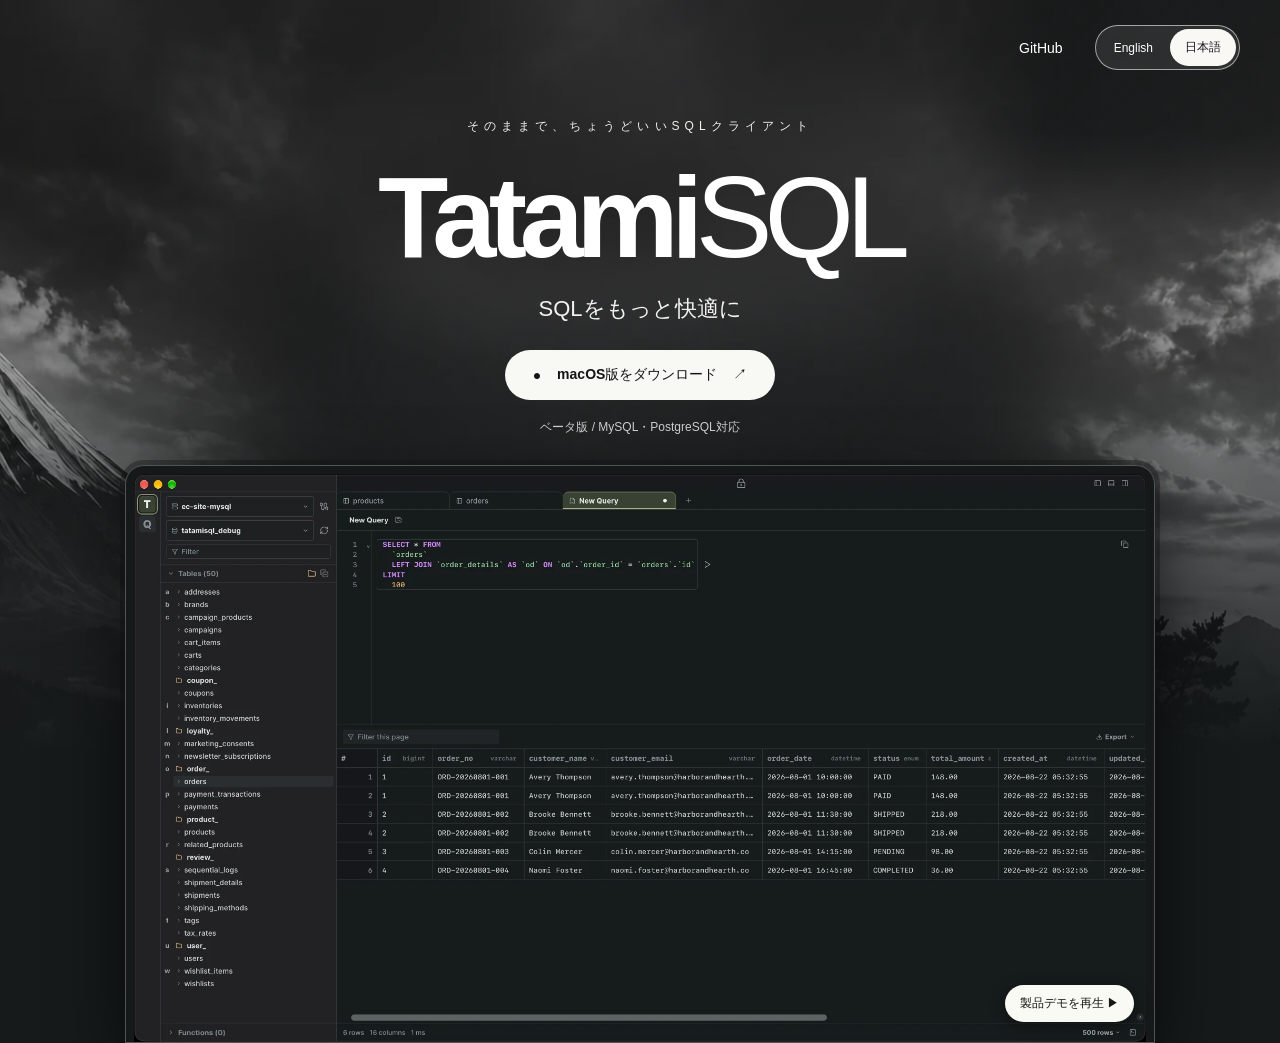
==== commit 9d149c36: "Update eyebrow text in index.html" ====
--- a/ja/index.html
+++ b/ja/index.html
@@ -39,7 +39,7 @@
 <div aria-hidden="true" class="hero-landscape"></div>
 <div class="container hero-container">
 <div class="hero-copy">
-<p class="eyebrow">デスクトップSQLクライアント</p>
+<p class="eyebrow">そのままで、ちょうどいいSQLクライアント</p>
 <h1><span class="tatami">Tatami</span><span class="sql">SQL</span></h1>
 <p class="hero-description">SQLをもっと快適に</p>
 <div class="hero-actions">
